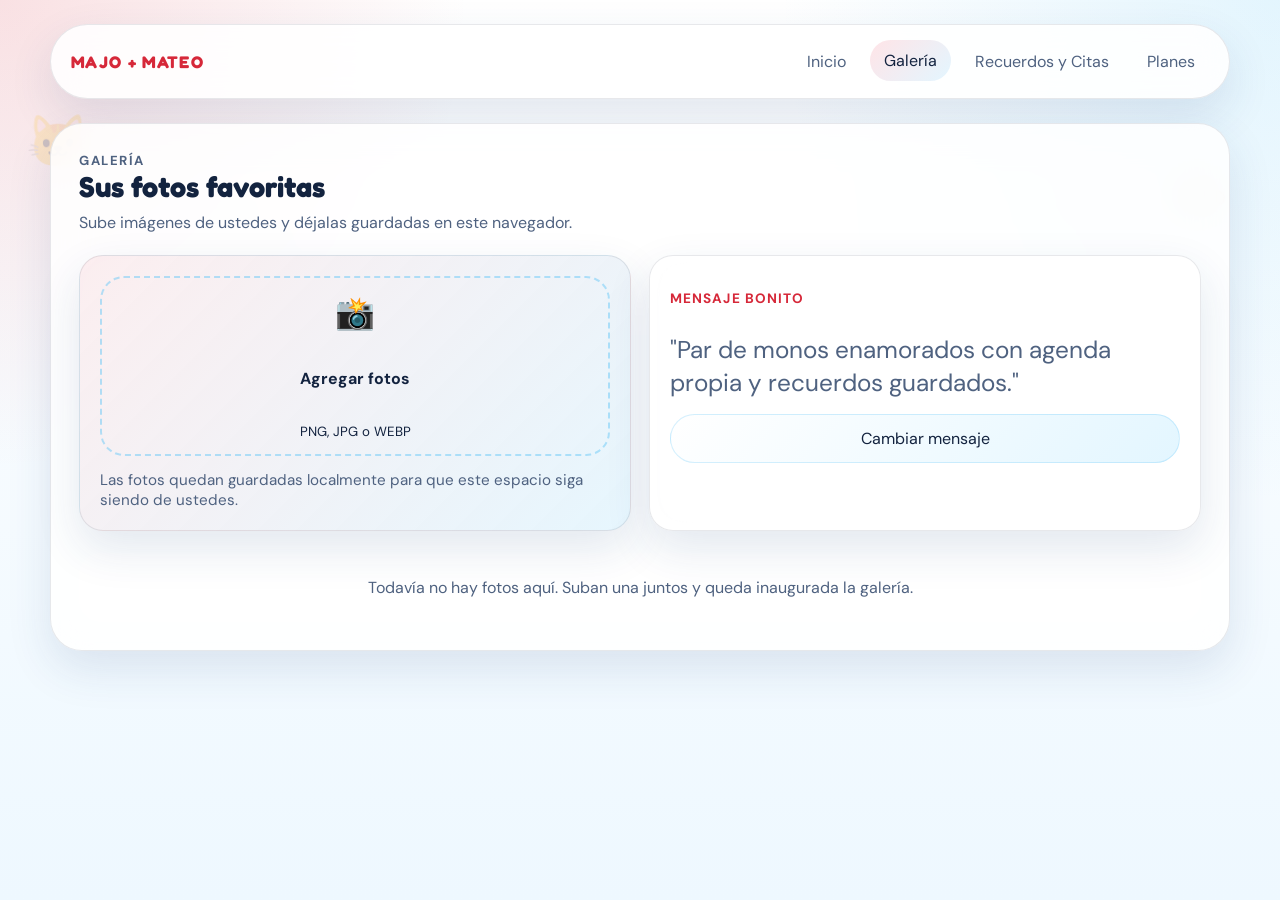
==== galeria.html @ 48bf89f1 "Restructure site into tabs and custom plans" ====
<!DOCTYPE html>
<html lang="es">
<head>
  <meta charset="UTF-8">
  <meta name="viewport" content="width=device-width, initial-scale=1.0">
  <title>Galería | Majo y Mateo</title>
  <link rel="preconnect" href="https://fonts.googleapis.com">
  <link rel="preconnect" href="https://fonts.gstatic.com" crossorigin>
  <link href="https://fonts.googleapis.com/css2?family=Fredoka:wght@400;500;600;700&family=DM+Sans:wght@400;500;700&display=swap" rel="stylesheet">
  <link rel="stylesheet" href="style.css">
</head>
<body data-page="galeria">
  <div class="page-shell">
    <div class="floating floating-cat">🐱</div>
    <div class="floating floating-monkey">🐵</div>

    <header class="site-header">
      <nav class="topbar">
        <a class="brand" href="index.html">MAJO + MATEO</a>
        <div class="topbar-links">
          <a href="index.html">Inicio</a>
          <a class="active" href="galeria.html">Galería</a>
          <a href="recuerdos.html">Recuerdos y Citas</a>
          <a href="planes.html">Planes</a>
        </div>
      </nav>
    </header>

    <main>
      <section class="panel">
        <div class="section-heading">
          <p class="eyebrow">Galería</p>
          <h2>Sus fotos favoritas</h2>
          <p>Sube imágenes de ustedes y déjalas guardadas en este navegador.</p>
        </div>

        <div class="grid two-columns">
          <div class="card soft-card">
            <label class="upload-box" for="photoInput">
              <span class="upload-icon">📸</span>
              <strong>Agregar fotos</strong>
              <small>PNG, JPG o WEBP</small>
            </label>
            <input id="photoInput" type="file" accept="image/*" multiple hidden>
            <p class="helper-text">Las fotos quedan guardadas localmente para que este espacio siga siendo de ustedes.</p>
          </div>

          <div class="card quote-card">
            <p class="quote-label">Mensaje bonito</p>
            <blockquote id="dailyLoveNote">"Aquí van sus mejores recuerdos juntos."</blockquote>
            <button class="button secondary" id="surpriseButton" type="button">Cambiar mensaje</button>
          </div>
        </div>

        <div class="gallery-grid" id="galleryGrid"></div>
      </section>
    </main>
  </div>

  <template id="galleryItemTemplate">
    <article class="gallery-item">
      <img alt="Recuerdo de Majo y Mateo">
      <button class="icon-button" type="button" data-action="delete-photo" aria-label="Eliminar foto">✕</button>
    </article>
  </template>

  <script src="script.js"></script>
</body>
</html>
---- style.css ----
:root {
  --bg: #f6fbff;
  --bg-soft: #ffffff;
  --surface: rgba(255, 255, 255, 0.94);
  --surface-strong: #ffffff;
  --text: #13233f;
  --muted: #4f6280;
  --red: #d62839;
  --red-soft: #ffe4e7;
  --blue: #65c7f7;
  --blue-soft: #e3f6ff;
  --white-soft: #fdfefe;
  --line: rgba(19, 35, 63, 0.1);
  --shadow: 0 18px 45px rgba(29, 67, 120, 0.12);
  --radius-xl: 32px;
  --radius-lg: 24px;
  --radius-md: 18px;
}

* {
  box-sizing: border-box;
}

html {
  scroll-behavior: smooth;
}

body {
  margin: 0;
  font-family: "DM Sans", sans-serif;
  color: var(--text);
  background:
    radial-gradient(circle at top left, rgba(214, 40, 57, 0.14), transparent 30%),
    radial-gradient(circle at top right, rgba(101, 199, 247, 0.18), transparent 32%),
    linear-gradient(180deg, #ffffff 0%, #eef8ff 100%);
  min-height: 100vh;
}

a {
  color: inherit;
  text-decoration: none;
}

button,
input,
textarea {
  font: inherit;
}

.page-shell {
  width: min(1180px, calc(100% - 32px));
  margin: 0 auto;
  padding: 24px 0 56px;
  position: relative;
}

.site-header,
.panel,
.hero-card {
  position: relative;
  z-index: 1;
}

.floating {
  position: fixed;
  font-size: clamp(2rem, 4vw, 3.5rem);
  opacity: 0.18;
  pointer-events: none;
  animation: floatAround 6s ease-in-out infinite;
  z-index: 0;
}

.floating-cat {
  top: 12%;
  left: 2%;
}

.floating-monkey {
  top: 18%;
  right: 4%;
  animation-delay: -2s;
}

.floating-heart {
  bottom: 14%;
  right: 8%;
  animation-delay: -4s;
}

.topbar {
  display: flex;
  justify-content: space-between;
  align-items: center;
  gap: 20px;
  margin-bottom: 24px;
  padding: 16px 20px;
  background: rgba(255, 255, 255, 0.88);
  border: 1px solid var(--line);
  border-radius: 999px;
  box-shadow: var(--shadow);
  backdrop-filter: blur(16px);
}

.brand,
.hero h1,
.section-heading h2,
.card h3,
.overview-card h3 {
  font-family: "Fredoka", sans-serif;
}

.brand {
  font-size: 1.05rem;
  font-weight: 700;
  letter-spacing: 0.08em;
  color: var(--red);
}

.topbar-links {
  display: flex;
  flex-wrap: wrap;
  gap: 10px;
}

.topbar-links a {
  padding: 10px 14px;
  border-radius: 999px;
  color: var(--muted);
  transition: background 180ms ease, color 180ms ease, transform 180ms ease;
}

.topbar-links a:hover,
.topbar-links a.active {
  background: linear-gradient(135deg, var(--red-soft), var(--blue-soft));
  color: var(--text);
  transform: translateY(-1px);
}

.hero-card,
.card,
.panel,
.overview-card {
  backdrop-filter: blur(18px);
}

.hero-card {
  display: grid;
  grid-template-columns: 1.25fr 0.95fr;
  gap: 26px;
  padding: 36px;
  border-radius: var(--radius-xl);
  background: linear-gradient(135deg, rgba(255, 255, 255, 0.96), rgba(227, 246, 255, 0.9));
  border: 1px solid var(--line);
  box-shadow: var(--shadow);
  overflow: hidden;
}

.hero-home::after {
  content: "";
  position: absolute;
  inset: auto -5% -35% auto;
  width: 300px;
  height: 300px;
  background: radial-gradient(circle, rgba(214, 40, 57, 0.18), transparent 72%);
}

.eyebrow {
  margin: 0 0 8px;
  font-size: 0.82rem;
  font-weight: 700;
  letter-spacing: 0.12em;
  text-transform: uppercase;
  color: var(--red);
}

.hero-card h1 {
  font-size: clamp(2.6rem, 4vw, 4.6rem);
  line-height: 0.95;
  margin: 0 0 14px;
}

.hero-text,
.section-heading p,
.helper-text,
.timeline-content p,
.bucket-list p,
.random-plan p,
.mini-board li,
.quote-card blockquote,
.overview-card p,
.custom-plan-board li {
  color: var(--muted);
}

.hero-actions {
  display: flex;
  flex-wrap: wrap;
  gap: 12px;
  margin-top: 24px;
}

.button {
  border: 0;
  border-radius: 999px;
  padding: 13px 20px;
  cursor: pointer;
  transition: transform 180ms ease, box-shadow 180ms ease, background 180ms ease;
}

.button:hover,
.icon-button:hover,
.pill:hover,
.upload-box:hover,
.overview-card:hover {
  transform: translateY(-2px);
}

.primary {
  background: linear-gradient(135deg, var(--red), #ff4d5d);
  color: #fff;
  box-shadow: 0 12px 25px rgba(214, 40, 57, 0.28);
}

.secondary {
  background: linear-gradient(135deg, #ffffff, var(--blue-soft));
  color: var(--text);
  border: 1px solid rgba(101, 199, 247, 0.28);
}

.love-meter,
.sticker,
.card,
.panel,
.overview-card {
  border: 1px solid var(--line);
}

.hero-side {
  display: flex;
  flex-direction: column;
  gap: 18px;
}

.love-meter {
  padding: 22px;
  border-radius: var(--radius-lg);
  background: linear-gradient(135deg, rgba(214, 40, 57, 0.08), rgba(101, 199, 247, 0.16));
}

.love-meter span,
.quote-label {
  display: inline-block;
  font-size: 0.85rem;
  font-weight: 700;
  color: var(--red);
  text-transform: uppercase;
  letter-spacing: 0.08em;
}

.love-meter strong {
  display: block;
  font-size: 3rem;
  margin: 12px 0 8px;
  font-family: "Fredoka", sans-serif;
  color: var(--text);
}

.sticker-stack {
  display: grid;
  gap: 14px;
}

.sticker {
  display: flex;
  align-items: center;
  gap: 14px;
  padding: 16px 18px;
  border-radius: 20px;
  box-shadow: var(--shadow);
}

.sticker span {
  font-size: 1.8rem;
}

.sticker p {
  margin: 0;
  font-weight: 600;
}

.sticker.red {
  background: var(--red-soft);
}

.sticker.blue {
  background: var(--blue-soft);
}

.sticker.white {
  background: rgba(255, 255, 255, 0.96);
}

.panel {
  margin-top: 24px;
  padding: 28px;
  border-radius: var(--radius-xl);
  background: rgba(255, 255, 255, 0.86);
  box-shadow: var(--shadow);
}

.stack-layout {
  display: grid;
  gap: 0;
}

.section-heading {
  margin-bottom: 22px;
}

.section-heading h2 {
  margin: 0 0 8px;
  font-size: clamp(1.8rem, 2vw, 2.4rem);
}

.section-heading p {
  margin: 0;
  max-width: 720px;
}

.grid {
  display: grid;
  gap: 18px;
}

.two-columns {
  grid-template-columns: repeat(2, minmax(0, 1fr));
}

.overview-grid,
.gallery-grid,
.notes-grid,
.plans-grid {
  display: grid;
  gap: 18px;
}

.overview-grid {
  grid-template-columns: repeat(3, minmax(0, 1fr));
}

.overview-card,
.card {
  padding: 20px;
  border-radius: var(--radius-lg);
  background: var(--surface);
  box-shadow: var(--shadow);
}

.overview-card span {
  font-size: 2rem;
}

.overview-card p,
.overview-card h3 {
  margin: 8px 0 0;
}

.soft-card {
  background: linear-gradient(135deg, rgba(214, 40, 57, 0.08), rgba(101, 199, 247, 0.16));
}

.upload-box {
  min-height: 180px;
  border: 2px dashed rgba(101, 199, 247, 0.48);
  border-radius: 24px;
  display: grid;
  place-items: center;
  text-align: center;
  gap: 6px;
  cursor: pointer;
  transition: border-color 180ms ease, background 180ms ease;
}

.upload-box:hover {
  border-color: rgba(214, 40, 57, 0.55);
  background: rgba(255, 255, 255, 0.75);
}

.upload-icon {
  font-size: 2rem;
}

.helper-text {
  margin: 14px 0 0;
  font-size: 0.95rem;
}

.quote-card {
  display: grid;
  gap: 14px;
  align-content: start;
}

.quote-card blockquote {
  margin: 0;
  font-size: clamp(1.25rem, 1.9vw, 1.7rem);
  line-height: 1.35;
}

.gallery-grid,
.notes-grid,
.plans-grid {
  margin-top: 22px;
}

.gallery-grid {
  grid-template-columns: repeat(auto-fit, minmax(220px, 1fr));
}

.gallery-item {
  position: relative;
  min-height: 260px;
  border-radius: 24px;
  overflow: hidden;
  background: #ebf7ff;
  box-shadow: var(--shadow);
}

.gallery-item img {
  width: 100%;
  height: 100%;
  object-fit: cover;
  display: block;
}

.icon-button {
  position: absolute;
  top: 12px;
  right: 12px;
  width: 36px;
  height: 36px;
  border: 0;
  border-radius: 50%;
  background: rgba(19, 35, 63, 0.78);
  color: #fff;
  cursor: pointer;
}

.note-form,
.date-form,
.plan-form {
  display: grid;
  gap: 10px;
}

input,
textarea {
  width: 100%;
  border: 1px solid rgba(19, 35, 63, 0.12);
  background: rgba(255, 255, 255, 0.95);
  color: var(--text);
  border-radius: 16px;
  padding: 12px 14px;
}

textarea {
  resize: vertical;
}

.mini-board ul,
.bucket-list ul,
.custom-plan-board ul {
  padding-left: 20px;
  margin: 12px 0 0;
}

.notes-grid,
#customPlansGrid {
  grid-template-columns: repeat(auto-fit, minmax(240px, 1fr));
}

.note-card {
  position: relative;
  min-height: 180px;
  padding: 22px;
  border-radius: 24px;
  background: linear-gradient(160deg, #ffffff, #e5f6ff);
  box-shadow: var(--shadow);
}

.note-card h3,
.timeline-content h3,
.plans-grid h3,
.random-plan h3,
.bucket-list h3,
.mini-board h3,
.custom-plan-board h3 {
  margin: 0 0 8px;
}

.note-card p {
  margin: 0;
  line-height: 1.5;
}

.timeline {
  display: grid;
  gap: 16px;
  margin-top: 22px;
}

.timeline-item {
  display: grid;
  grid-template-columns: 160px 1fr auto;
  gap: 16px;
  align-items: center;
  padding: 18px;
  border-radius: 22px;
  background: var(--surface);
  border: 1px solid var(--line);
}

.timeline-date {
  font-family: "Fredoka", sans-serif;
  font-size: 1.1rem;
  color: var(--red);
}

.countdown-card h3 {
  font-size: 1.5rem;
  margin: 16px 0 8px;
}

.pill-row {
  display: flex;
  flex-wrap: wrap;
  gap: 10px;
  margin-bottom: 18px;
}

.pill {
  border: 1px solid rgba(19, 35, 63, 0.12);
  background: rgba(255, 255, 255, 0.94);
  color: var(--text);
  border-radius: 999px;
  padding: 10px 14px;
  cursor: pointer;
}

.pill.active {
  background: linear-gradient(135deg, var(--red), #ff5d6b);
  color: #fff;
}

.random-plan {
  margin-top: 18px;
  border-radius: 22px;
  padding: 18px;
  background: linear-gradient(135deg, rgba(214, 40, 57, 0.08), rgba(101, 199, 247, 0.18));
}

.bucket-list {
  background: linear-gradient(135deg, rgba(255, 255, 255, 0.98), rgba(227, 246, 255, 0.92));
}

.plans-grid {
  grid-template-columns: repeat(auto-fit, minmax(220px, 1fr));
}

.plan-card {
  position: relative;
  padding: 20px;
  border-radius: 22px;
  background: var(--surface-strong);
  border: 1px solid var(--line);
  box-shadow: var(--shadow);
}

.plan-card.custom-card {
  background: linear-gradient(135deg, #ffffff, #ffeef1);
}

.plan-card p {
  color: var(--muted);
  margin-bottom: 14px;
}

.plan-tag {
  display: inline-block;
  padding: 7px 12px;
  border-radius: 999px;
  background: var(--blue-soft);
  font-size: 0.9rem;
  font-weight: 700;
}

.empty-state {
  padding: 24px;
  text-align: center;
  border-radius: 22px;
  background: rgba(255, 255, 255, 0.8);
  color: var(--muted);
}

@keyframes floatAround {
  0%, 100% {
    transform: translateY(0) rotate(0deg);
  }
  50% {
    transform: translateY(-12px) rotate(4deg);
  }
}

@media (max-width: 900px) {
  .hero-card,
  .two-columns,
  .timeline-item,
  .overview-grid {
    grid-template-columns: 1fr;
  }

  .timeline-item {
    align-items: start;
  }

  .topbar {
    flex-direction: column;
    align-items: flex-start;
    border-radius: 28px;
  }
}

@media (max-width: 640px) {
  .page-shell {
    width: min(100% - 20px, 1180px);
  }

  .hero-card,
  .panel,
  .card,
  .overview-card {
    padding: 20px;
  }

  .hero-card h1 {
    font-size: 2.4rem;
  }
}
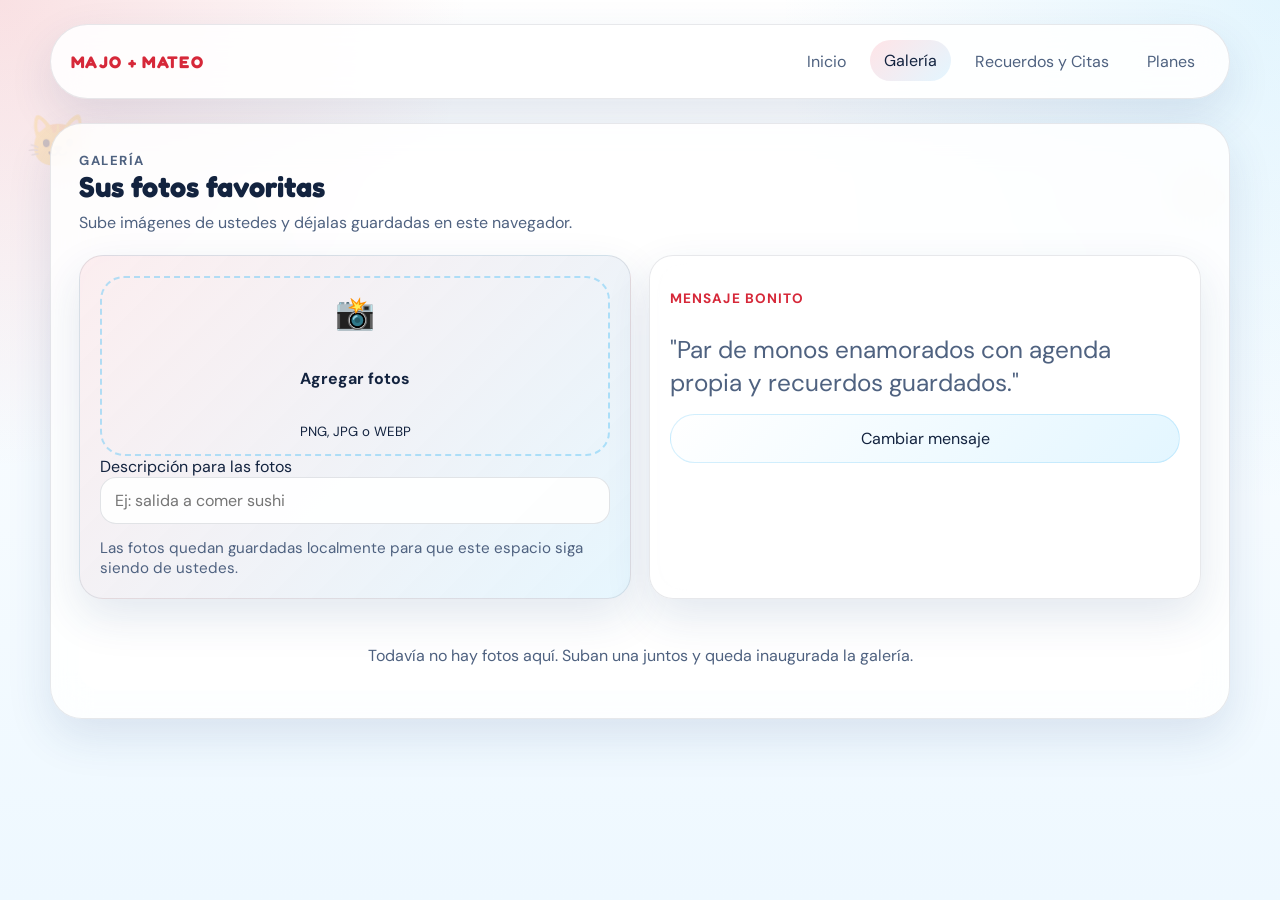
==== commit df6d30ac: "Refine homepage copy and polaroid gallery" ====
--- a/galeria.html
+++ b/galeria.html
@@ -42,6 +42,8 @@
               <small>PNG, JPG o WEBP</small>
             </label>
             <input id="photoInput" type="file" accept="image/*" multiple hidden>
+            <label for="photoCaption">Descripción para las fotos</label>
+            <input id="photoCaption" maxlength="80" placeholder="Ej: salida a comer sushi">
             <p class="helper-text">Las fotos quedan guardadas localmente para que este espacio siga siendo de ustedes.</p>
           </div>
 
@@ -58,9 +60,12 @@
   </div>
 
   <template id="galleryItemTemplate">
-    <article class="gallery-item">
-      <img alt="Recuerdo de Majo y Mateo">
+    <article class="gallery-item polaroid-card">
       <button class="icon-button" type="button" data-action="delete-photo" aria-label="Eliminar foto">✕</button>
+      <div class="polaroid-photo">
+        <img alt="Recuerdo de Majo y Mateo">
+      </div>
+      <div class="polaroid-caption"></div>
     </article>
   </template>
 
--- a/style.css
+++ b/style.css
@@ -421,7 +421,6 @@
   position: relative;
   min-height: 260px;
   border-radius: 24px;
-  overflow: hidden;
   background: #ebf7ff;
   box-shadow: var(--shadow);
 }
@@ -431,6 +430,35 @@
   height: 100%;
   object-fit: cover;
   display: block;
+}
+
+.polaroid-card {
+  background: #fff;
+  padding: 14px 14px 22px;
+  border-radius: 10px;
+  border: 1px solid rgba(19, 35, 63, 0.08);
+  box-shadow: 0 18px 30px rgba(19, 35, 63, 0.16);
+  transform: rotate(-1.4deg);
+}
+
+.gallery-grid .gallery-item:nth-child(even) {
+  transform: rotate(1.4deg);
+}
+
+.polaroid-photo {
+  border-radius: 4px;
+  overflow: hidden;
+  background: #dceef8;
+  aspect-ratio: 4 / 4.6;
+}
+
+.polaroid-caption {
+  padding: 14px 8px 0;
+  text-align: center;
+  font-family: "Fredoka", sans-serif;
+  font-size: 1rem;
+  color: var(--text);
+  min-height: 48px;
 }
 
 .icon-button {
@@ -444,6 +472,7 @@
   background: rgba(19, 35, 63, 0.78);
   color: #fff;
   cursor: pointer;
+  z-index: 2;
 }
 
 .note-form,
